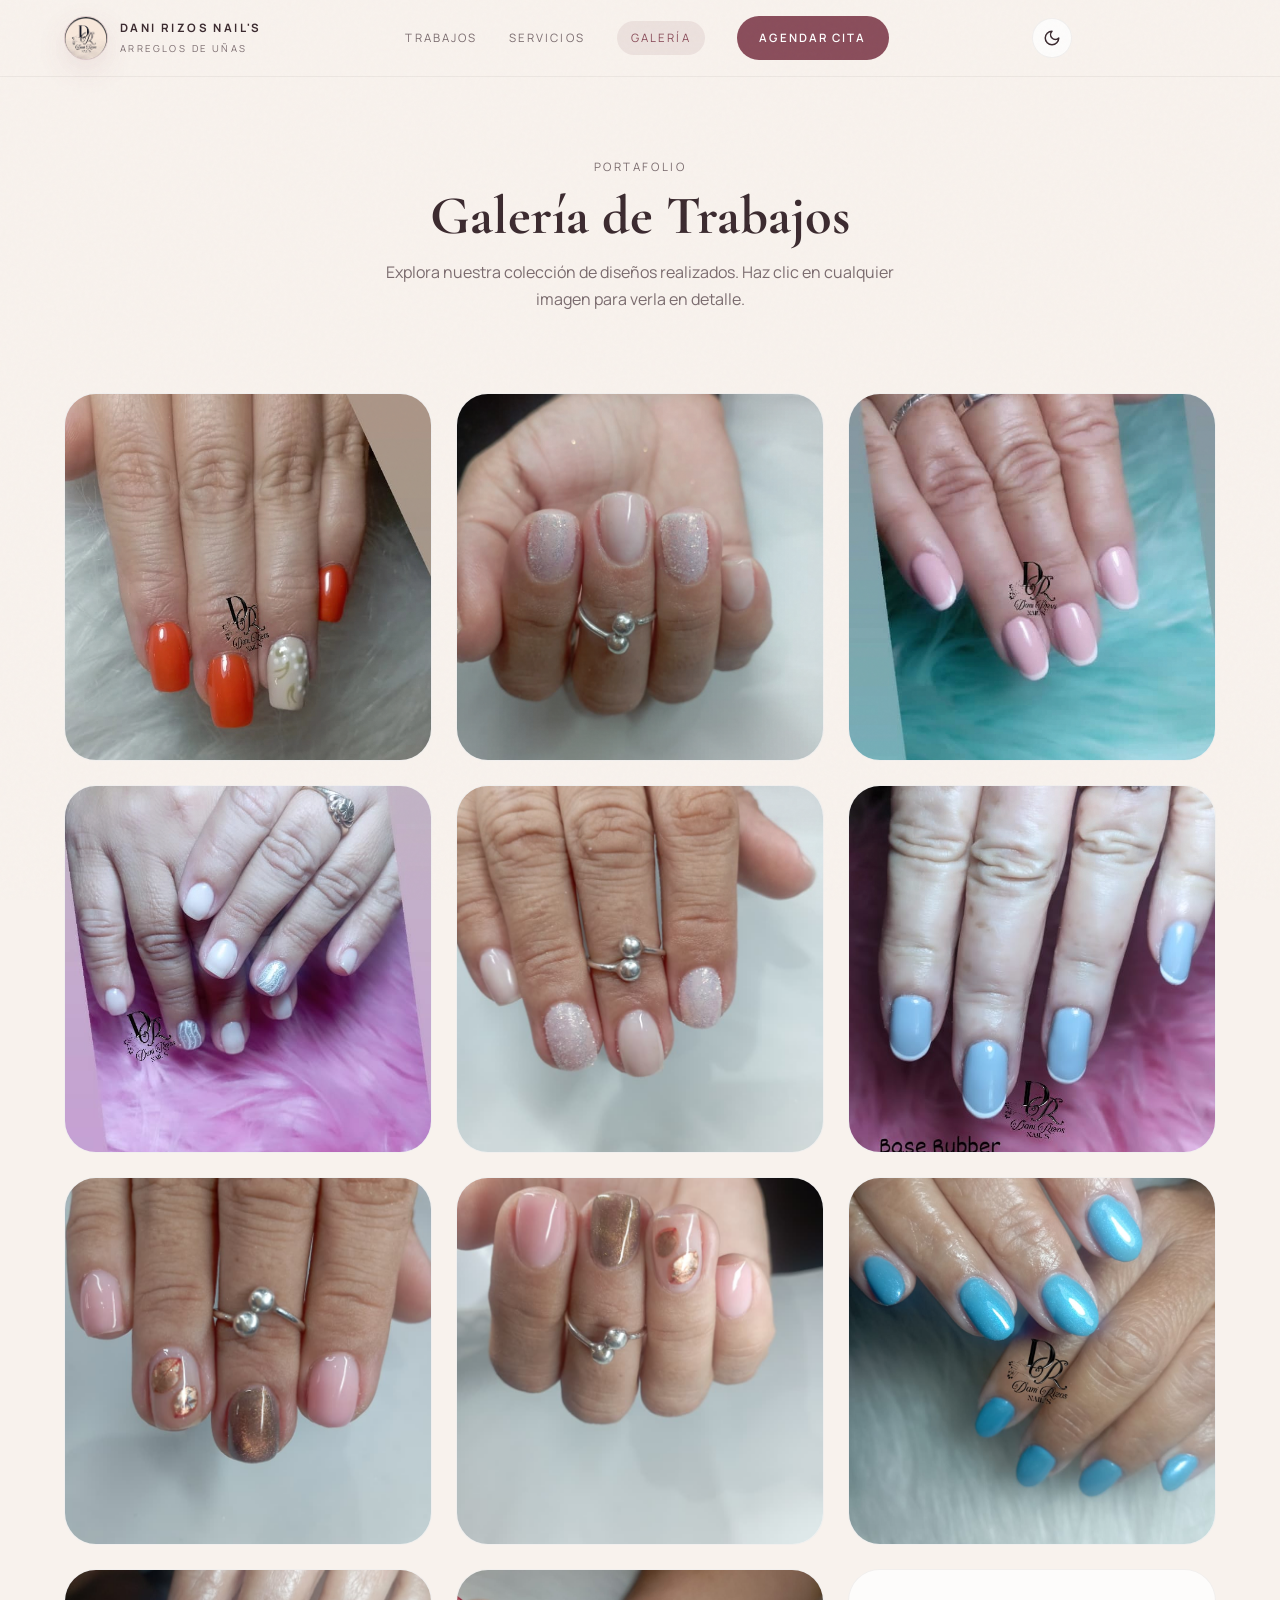
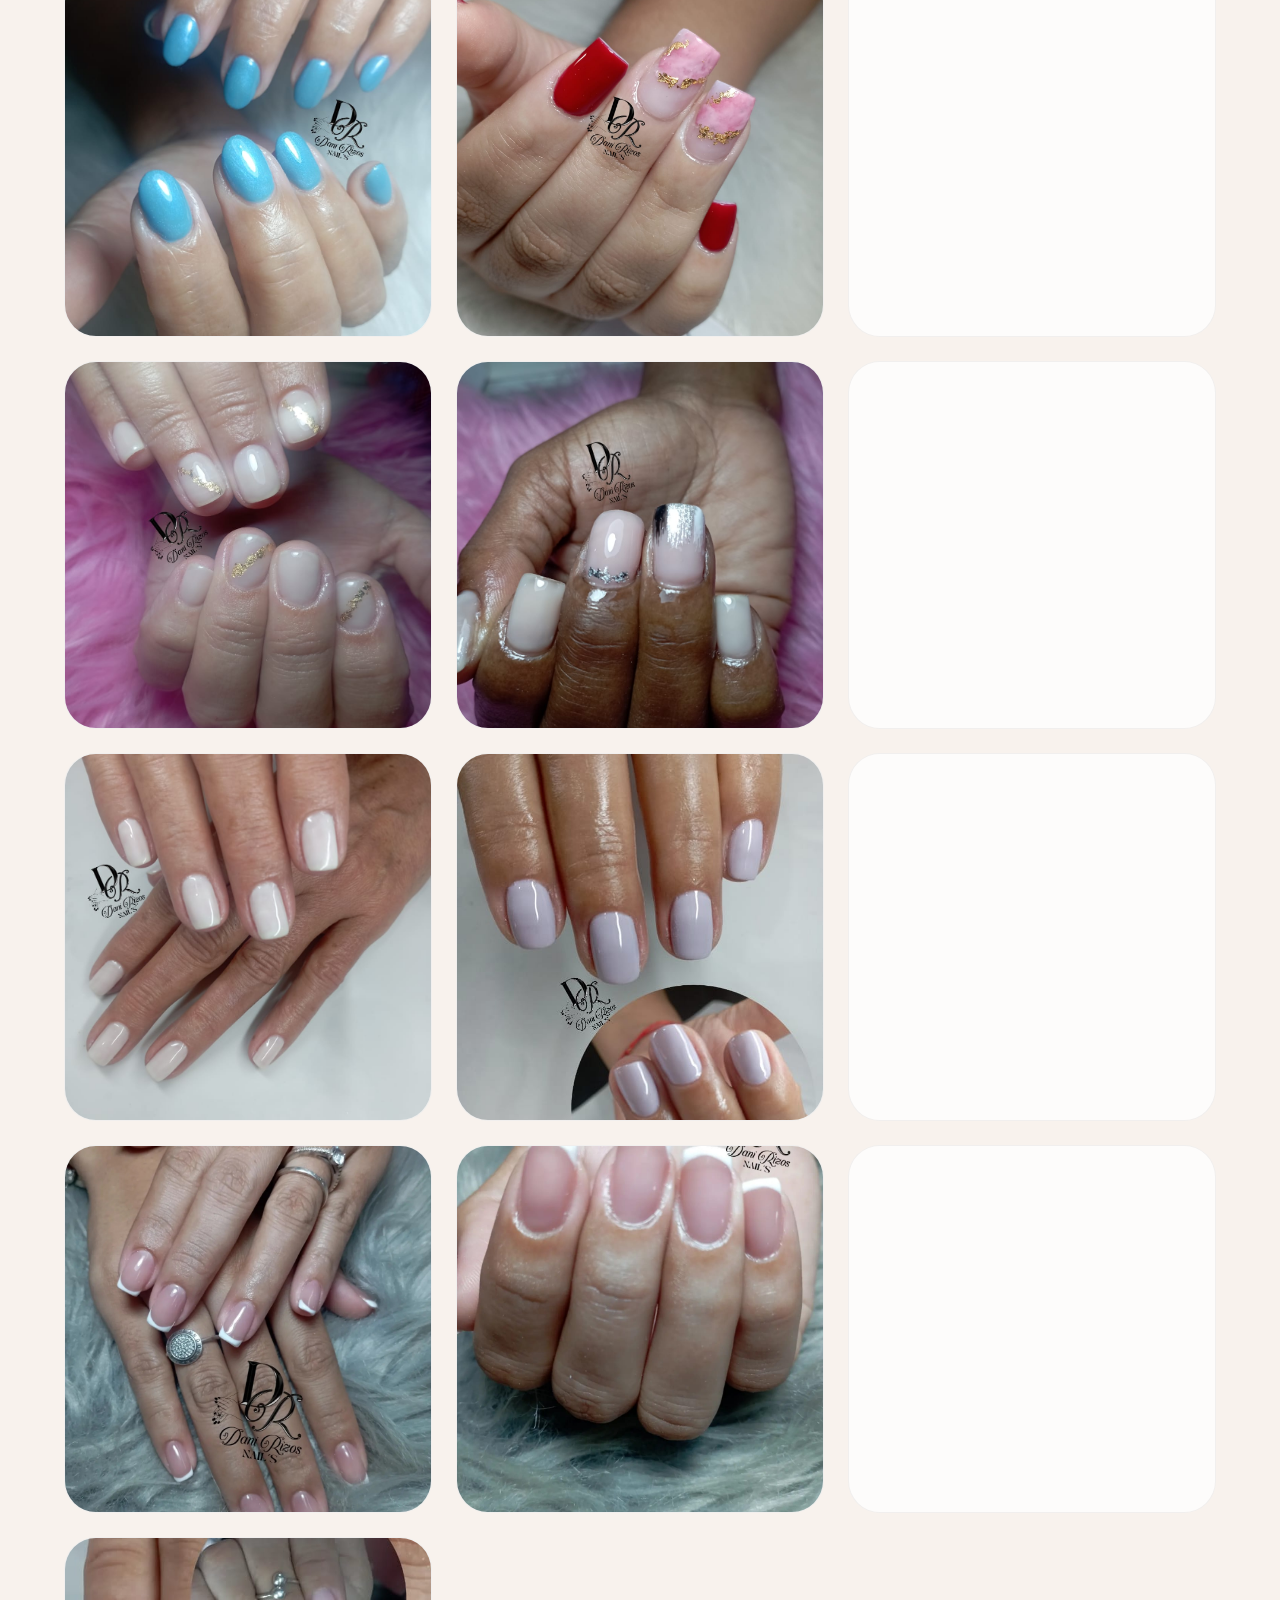
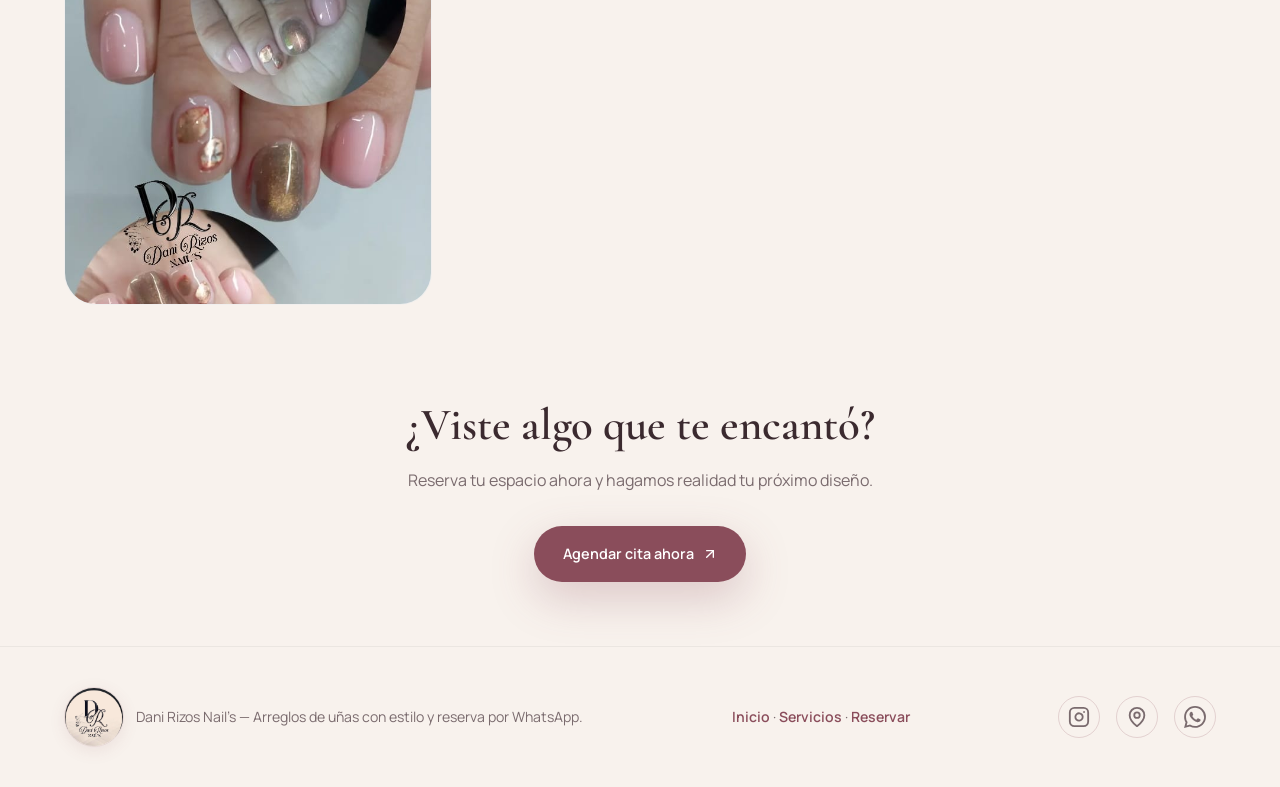
==== galeria.html @ ca786bc5 "nueva galería de Dani Rizos Nail's ya está lista! 💅 He creado una experiencia visual premium que per" ====
<!DOCTYPE html>
<html lang="es">
<head>
  <meta charset="UTF-8">
  <meta name="viewport" content="width=device-width, initial-scale=1.0">
  <title>Galería de Trabajos — Dani Rizos Nail's</title>
  <meta name="description" content="Explora la galería completa de trabajos de Dani Rizos Nail's. Diseños únicos, arte a mano y elegancia en cada uña.">
  <link rel="stylesheet" href="styles.css">
  <link rel="icon" href="data:image/svg+xml,<svg xmlns=%22http://www.w3.org/2000/xml%22 viewBox=%220 0 100 100%22><text y=%22.9em%22 font-size=%2290%22>💅</text></svg>">
</head>
<body>
  <div class="page-grain"></div>

  <!-- HEADER -->
  <header class="header">
    <div class="container">
      <a href="index.html" class="logo">
        <img src="img/logo.png" alt="Dani Rizos Nail's - Logo" class="logo-img" width="44" height="44" fetchpriority="high">
        <span class="logo-text">
          <strong>Dani Rizos Nail's</strong>
          <span>Arreglos de uñas</span>
        </span>
      </a>
      <nav class="nav" id="main-nav">
        <a href="index.html#trabajos">Trabajos</a>
        <a href="servicios.html">Servicios</a>
        <a href="galeria.html" class="active">Galería</a>
        <a href="index.html#reserva" class="nav-cta">Agendar cita</a>
      </nav>

      <div class="header-actions">
        <button id="theme-toggle" class="theme-toggle" aria-label="Cambiar tema">
          <svg class="sun-icon" xmlns="http://www.w3.org/2000/svg" width="24" height="24" viewBox="0 0 24 24" fill="none"
            stroke="currentColor" stroke-width="2" stroke-linecap="round" stroke-linejoin="round">
            <circle cx="12" cy="12" r="4" />
            <path d="M12 2v2" />
            <path d="M12 20v2" />
            <path d="m4.93 4.93 1.41 1.41" />
            <path d="m17.66 17.66 1.41 1.41" />
            <path d="M2 12h2" />
            <path d="M20 12h2" />
            <path d="m6.34 17.66-1.41 1.41" />
            <path d="m19.07 4.93-1.41 1.41" />
          </svg>
          <svg class="moon-icon" xmlns="http://www.w3.org/2000/svg" width="24" height="24" viewBox="0 0 24 24" fill="none"
            stroke="currentColor" stroke-width="2" stroke-linecap="round" stroke-linejoin="round">
            <path d="M12 3a6 6 0 0 0 9 9 9 9 0 1 1-9-9Z" />
          </svg>
        </button>
        <button class="menu-toggle" id="menu-toggle" aria-label="Abrir menú">
          <span></span><span></span><span></span>
        </button>
      </div>
      <div class="menu-overlay" id="menu-overlay"></div>
    </div>
  </header>

  <main>
    <!-- PAGE HERO -->
    <section class="page-hero">
      <div class="container fade-up">
        <p class="section-kicker">Portafolio</p>
        <h1>Galería de Trabajos</h1>
        <p>Explora nuestra colección de diseños realizados. Haz clic en cualquier imagen para verla en detalle.</p>
      </div>
    </section>

    <!-- GALLERY GRID -->
    <section class="gallery-section">
      <div class="container">
        <div class="gallery-grid fade-up" id="gallery-grid">
          <!-- Above the fold: Priority loading -->
          <div class="gallery-item"><img src="img/trabajos/1.jpeg" alt="Trabajo realizado 1 - Dani Rizos Nail's" width="400" height="400" fetchpriority="high" decoding="async"></div>
          <div class="gallery-item"><img src="img/trabajos/2.jpeg" alt="Trabajo realizado 2 - Dani Rizos Nail's" width="400" height="400" fetchpriority="high" decoding="async"></div>
          <div class="gallery-item"><img src="img/trabajos/3.jpeg" alt="Trabajo realizado 3 - Dani Rizos Nail's" width="400" height="400" fetchpriority="high" decoding="async"></div>
          <div class="gallery-item"><img src="img/trabajos/4.jpeg" alt="Trabajo realizado 4 - Dani Rizos Nail's" width="400" height="400" fetchpriority="high" decoding="async"></div>
          <div class="gallery-item"><img src="img/trabajos/5.jpeg" alt="Trabajo realizado 5 - Dani Rizos Nail's" width="400" height="400" fetchpriority="high" decoding="async"></div>
          <div class="gallery-item"><img src="img/trabajos/6.jpeg" alt="Trabajo realizado 6 - Dani Rizos Nail's" width="400" height="400" fetchpriority="high" decoding="async"></div>
          
          <!-- Below the fold: Lazy loading -->
          <div class="gallery-item"><img src="img/trabajos/7.jpeg" alt="Trabajo realizado 7" width="400" height="400" loading="lazy" decoding="async"></div>
          <div class="gallery-item"><img src="img/trabajos/8.jpeg" alt="Trabajo realizado 8" width="400" height="400" loading="lazy" decoding="async"></div>
          <div class="gallery-item"><img src="img/trabajos/9.jpeg" alt="Trabajo realizado 9" width="400" height="400" loading="lazy" decoding="async"></div>
          <div class="gallery-item"><img src="img/trabajos/10.jpeg" alt="Trabajo realizado 10" width="400" height="400" loading="lazy" decoding="async"></div>
          <div class="gallery-item"><img src="img/trabajos/11.jpeg" alt="Trabajo realizado 11" width="400" height="400" loading="lazy" decoding="async"></div>
          <div class="gallery-item"><img src="img/trabajos/12.jpeg" alt="Trabajo realizado 12" width="400" height="400" loading="lazy" decoding="async"></div>
          <div class="gallery-item"><img src="img/trabajos/13.jpeg" alt="Trabajo realizado 13" width="400" height="400" loading="lazy" decoding="async"></div>
          <div class="gallery-item"><img src="img/trabajos/14.jpeg" alt="Trabajo realizado 14" width="400" height="400" loading="lazy" decoding="async"></div>
          <div class="gallery-item"><img src="img/trabajos/15.jpeg" alt="Trabajo realizado 15" width="400" height="400" loading="lazy" decoding="async"></div>
          <div class="gallery-item"><img src="img/trabajos/16.jpeg" alt="Trabajo realizado 16" width="400" height="400" loading="lazy" decoding="async"></div>
          <div class="gallery-item"><img src="img/trabajos/17.jpeg" alt="Trabajo realizado 17" width="400" height="400" loading="lazy" decoding="async"></div>
          <div class="gallery-item"><img src="img/trabajos/18.jpeg" alt="Trabajo realizado 18" width="400" height="400" loading="lazy" decoding="async"></div>
          <div class="gallery-item"><img src="img/trabajos/19.jpeg" alt="Trabajo realizado 19" width="400" height="400" loading="lazy" decoding="async"></div>
          <div class="gallery-item"><img src="img/trabajos/20.jpeg" alt="Trabajo realizado 20" width="400" height="400" loading="lazy" decoding="async"></div>
          <div class="gallery-item"><img src="img/trabajos/21.jpeg" alt="Trabajo realizado 21" width="400" height="400" loading="lazy" decoding="async"></div>
          <div class="gallery-item"><img src="img/trabajos/22.jpeg" alt="Trabajo realizado 22" width="400" height="400" loading="lazy" decoding="async"></div>
        </div>
      </div>
    </section>

    <!-- LIGHTBOX -->
    <div class="lightbox" id="lightbox">
      <div class="lightbox-content">
        <button class="lightbox-close" id="lightbox-close" aria-label="Cerrar">
          <svg xmlns="http://www.w3.org/2000/svg" width="24" height="24" viewBox="0 0 24 24" fill="none" stroke="currentColor" stroke-width="2" stroke-linecap="round" stroke-linejoin="round"><path d="M18 6 6 18"/><path d="m6 6 12 12"/></svg>
        </button>
        <img src="" alt="Imagen ampliada" id="lightbox-img">
      </div>
    </div>

    <!-- CTA FINAL -->
    <section style="padding:3rem 0 4rem;text-align:center">
      <div class="container fade-up">
        <h2 class="section-title">¿Viste algo que te encantó?</h2>
        <p style="margin:1rem auto;color:var(--fg-muted);max-width:480px">Reserva tu espacio ahora y hagamos realidad tu próximo diseño.</p>
        <a href="index.html#reserva" class="btn-primary" style="margin-top:1rem">
          Agendar cita ahora
          <svg xmlns="http://www.w3.org/2000/svg" width="16" height="16" viewBox="0 0 24 24" fill="none" stroke="currentColor" stroke-width="2" stroke-linecap="round" stroke-linejoin="round"><path d="M7 7h10v10"/><path d="M7 17 17 7"/></svg>
        </a>
      </div>
    </section>
  </main>

  <!-- FOOTER -->
  <footer class="footer">
    <div class="container">
      <div class="footer-brand">
        <img src="img/logo.png" alt="Dani Rizos Nail's - Logo Footer" class="footer-logo" width="60" height="60" loading="lazy">
        <p>Dani Rizos Nail's — Arreglos de uñas con estilo y reserva por WhatsApp.</p>
        <div id="visit-counter" class="visit-counter"></div>
      </div>
      <div class="footer-links">
        <a href="index.html">Inicio</a> · <a href="servicios.html">Servicios</a> · <a href="index.html#reserva">Reservar</a>
      </div>
      <div class="footer-social">
        <a href="https://www.instagram.com/danyrizosnails?igsh=b3M0NTV2aDRpaHZn" target="_blank" rel="noopener noreferrer" class="social-link" aria-label="Instagram">
          <svg xmlns="http://www.w3.org/2000/svg" width="22" height="22" viewBox="0 0 24 24" fill="none" stroke="currentColor" stroke-width="2" stroke-linecap="round" stroke-linejoin="round">
            <rect x="2" y="2" width="20" height="20" rx="5" ry="5"/>
            <path d="M16 11.37A4 4 0 1 1 12.63 8 4 4 0 0 1 16 11.37z"/>
            <line x1="17.5" y1="6.5" x2="17.51" y2="6.5"/>
          </svg>
        </a>
        <a href="https://maps.app.goo.gl/5pDfaGWXjxzRp7yn8" target="_blank" rel="noopener noreferrer" class="social-link" aria-label="Ubicación en Google Maps">
          <svg xmlns="http://www.w3.org/2000/svg" width="22" height="22" viewBox="0 0 24 24" fill="none" stroke="currentColor" stroke-width="2" stroke-linecap="round" stroke-linejoin="round">
            <path d="M20 10c0 6-8 12-8 12s-8-6-8-12a8 8 0 0 1 16 0Z"/>
            <circle cx="12" cy="10" r="3"/>
          </svg>
        </a>
        <a href="https://wa.me/5353734528" target="_blank" rel="noopener noreferrer" class="social-link" aria-label="WhatsApp">
          <svg xmlns="http://www.w3.org/2000/svg" width="22" height="22" viewBox="0 0 24 24" fill="currentColor">
            <path d="M17.472 14.382c-.297-.149-1.758-.867-2.03-.967-.273-.099-.471-.148-.67.15-.197.297-.767.966-.94 1.164-.173.199-.347.223-.644.075-.297-.15-1.255-.463-2.39-1.475-.883-.788-1.48-1.761-1.653-2.059-.173-.297-.018-.458.13-.606.134-.133.298-.347.446-.52.149-.174.198-.298.298-.497.099-.198.05-.371-.025-.52-.075-.149-.669-1.612-.916-2.207-.242-.579-.487-.5-.669-.51-.173-.008-.371-.01-.57-.01-.198 0-.52.074-.792.372-.272.297-1.04 1.016-1.04 2.479 0 1.462 1.065 2.875 1.213 3.074.149.198 2.096 3.2 5.077 4.487.709.306 1.262.489 1.694.625.712.227 1.36.195 1.871.118.571-.085 1.758-.719 2.006-1.413.248-.694.248-1.289.173-1.413-.074-.124-.272-.198-.57-.347m-5.421 7.403h-.004a9.87 9.87 0 01-5.031-1.378l-.361-.214-3.741.982.998-3.648-.235-.374a9.86 9.86 0 01-1.51-5.26c.001-5.45 4.436-9.884 9.888-9.884 2.64 0 5.122 1.03 6.988 2.898a9.825 9.825 0 012.893 6.994c-.003 5.45-4.437 9.884-9.885 9.884m8.413-18.297A11.815 11.815 0 0012.05 0C5.495 0 .16 5.335.157 11.892c0 2.096.547 4.142 1.588 5.945L.057 24l6.305-1.654a11.882 11.882 0 005.683 1.448h.005c6.554 0 11.89-5.335 11.893-11.893a11.821 11.821 0 00-3.48-8.413z"/>
          </svg>
        </a>
      </div>
    </div>
  </footer>

  <button id="back-to-top" class="top-fab" aria-label="Volver arriba">
    <svg xmlns="http://www.w3.org/2000/svg" width="24" height="24" viewBox="0 0 24 24" fill="none" stroke="currentColor" stroke-width="2" stroke-linecap="round" stroke-linejoin="round">
      <path d="m18 15-6-6-6 6"/>
    </svg>
  </button>

  <script src="script.js"></script>
</body>
</html>
---- styles.css ----
/* ===== FONTS ===== */
@import url('https://fonts.googleapis.com/css2?family=Cormorant+Garamond:ital,wght@0,400;0,600;0,700;1,400&family=Manrope:wght@300;400;500;600;700&display=swap');

/* ===== VARIABLES ===== */
:root {
  /* Colors (Light - Default) */
  --bg: #f8f2ed;
  --bg-card: rgba(255,255,255,0.75);
  --bg-input: rgba(255,255,255,0.9);
  --fg: #3b2a2f;
  --fg-muted: #7a6b6e;
  --accent: #8a4d5b;
  --accent-dark: #5f373f;
  --accent-light: #f4ece7;
  --terracotta: #c88069;
  --green: #25d366;
  --shadow: 0 18px 50px rgba(95,55,63,.08);
  --header-bg: rgba(248,242,237,.82);
  --border: rgba(0,0,0,.05);
  --glass-bg: rgba(255,255,255,0.8);
  
  /* Shared */
  --serif: 'Cormorant Garamond', Georgia, serif;
  --sans: 'Manrope', system-ui, sans-serif;
  --radius: 2rem;
  --transition: .32s cubic-bezier(.4,0,.2,1);
}

body.dark {
  --bg: #120f10;
  --bg-card: rgba(30, 25, 27, 0.85);
  --bg-input: rgba(45, 38, 42, 0.9);
  --fg: #f8f2ed;
  --fg-muted: #bcaeb1;
  --accent: #e8b0bb;
  --accent-dark: #d68a9a;
  --accent-light: #2d1a22;
  --terracotta: #e0a694;
  --shadow: 0 18px 50px rgba(0,0,0,.5);
  --header-bg: rgba(18, 15, 16, 0.82);
  --border: rgba(255,255,255,.12);
  --glass-bg: rgba(45, 38, 42, 0.7);
}

/* ===== RESET ===== */
*,*::before,*::after{box-sizing:border-box;margin:0;padding:0}
html{scroll-behavior:smooth;-webkit-text-size-adjust:100%}
body{font-family:var(--sans);background:var(--bg);color:var(--fg);line-height:1.7;overflow-x:hidden}
img{display:block;max-width:100%;height:auto}
a{color:inherit;text-decoration:none}
button,input,select,textarea{font:inherit;border:none;outline:none;background:none}
ul,ol{list-style:none}

/* ===== UTILITIES ===== */
.container{width:min(1200px,90%);margin-inline:auto}
.section-kicker{font-size:.72rem;text-transform:uppercase;letter-spacing:.22em;color:var(--accent);margin-bottom:.75rem}
.section-title{font-family:var(--serif);font-size:clamp(1.8rem,4vw,2.8rem);line-height:1.1;color:var(--fg);font-weight:600}

/* ===== PAGE GRAIN ===== */
.page-grain{position:fixed;inset:0;pointer-events:none;opacity:.4;z-index:9999;
  background-image:url("data:image/svg+xml,%3Csvg viewBox='0 0 256 256' xmlns='http://www.w3.org/2000/svg'%3E%3Cfilter id='g'%3E%3CfeTurbulence type='fractalNoise' baseFrequency='.85' numOctaves='4' stitchTiles='stitch'/%3E%3C/filter%3E%3Crect width='100%25' height='100%25' filter='url(%23g)' opacity='.06'/%3E%3C/svg%3E")}

/* ===== HEADER ===== */
.header{position:sticky;top:0;z-index:100;border-bottom:1px solid var(--border);background:var(--header-bg);backdrop-filter:blur(18px);-webkit-backdrop-filter:blur(18px);transition:background var(--transition), border-color var(--transition)}
.header .container{display:flex;align-items:center;justify-content:space-between;gap:1rem;padding-block:1rem}
.logo{display:flex;align-items:center;gap:.75rem;font-size:.75rem;text-transform:uppercase;letter-spacing:.2em;color:var(--fg-muted)}
.logo-circle{width:2.75rem;height:2.75rem;display:grid;place-items:center;border-radius:50%;border:1px solid rgba(138,77,91,.25);background:var(--bg-card);color:var(--accent);font-family:var(--serif);font-size:1.1rem;font-weight:700;box-shadow:0 10px 30px rgba(138,77,91,.12)}
.logo-img{width:2.75rem;height:2.75rem;border-radius:50%;object-fit:cover;border:1px solid rgba(138,77,91,.25);box-shadow:0 10px 30px rgba(138,77,91,.12)}
.logo-text strong{display:block;font-size:.72rem;color:var(--fg);font-weight:700}
.logo-text span{font-size:.6rem;color:var(--fg-muted)}

.nav{display:flex;align-items:center;gap:2rem}
.nav a{font-size:.72rem;text-transform:uppercase;letter-spacing:.18em;color:var(--fg-muted);transition:color var(--transition)}
.nav a:hover{color:var(--accent)}
.nav a.active{color:var(--accent);background:rgba(138,77,91,.1);padding:.45rem .9rem;border-radius:50px}
.nav-cta{display:inline-flex;align-items:center;padding:.75rem 1.4rem;border-radius:50px;background:var(--accent);color:#fff!important;font-weight:600;font-size:.72rem;letter-spacing:.14em;text-transform:uppercase;transition:transform var(--transition),background var(--transition)}
.nav-cta:hover{transform:translateY(-2px);background:var(--accent-dark)}

.menu-toggle{display:none;background:none;border:none;cursor:pointer;padding:.5rem}
.menu-toggle span{display:block;width:22px;height:2px;background:var(--fg);margin:5px 0;border-radius:2px;transition:var(--transition)}

@media(max-width:768px){
  .nav{position:fixed;top:0;right:-100%;width:min(320px,80vw);height:100vh;flex-direction:column;justify-content:center;gap:2.5rem;background:var(--bg);box-shadow:-10px 0 40px rgba(0,0,0,.1);transition:right var(--transition);z-index:200}
  .nav.open{right:0}
  .nav-cta{margin-top:1rem}
  .menu-toggle{display:block;z-index:300}
  .menu-overlay{position:fixed;inset:0;background:rgba(0,0,0,.3);z-index:150;opacity:0;pointer-events:none;transition:opacity var(--transition)}
  .menu-overlay.open{opacity:1;pointer-events:all}
}

/* ===== THEME TOGGLE ===== */
.header-actions { display: flex; align-items: center; gap: 0.5rem; }
.theme-toggle {
  width: 40px;
  height: 40px;
  border-radius: 50%;
  display: grid;
  place-items: center;
  cursor: pointer;
  color: var(--fg);
  border: 1px solid var(--border);
  background: var(--bg-card);
  transition: all var(--transition);
  position: relative;
  overflow: hidden;
}
.theme-toggle:hover {
  transform: translateY(-2px);
  border-color: var(--accent);
  color: var(--accent);
  box-shadow: 0 4px 15px rgba(0,0,0,0.1);
}
.theme-toggle svg { width: 18px; height: 18px; transition: transform 0.5s cubic-bezier(.4,0,.2,1); }
.theme-toggle .sun-icon { display: none; }
.theme-toggle .moon-icon { display: block; }
body.dark .theme-toggle .sun-icon { display: block; }
body.dark .theme-toggle .moon-icon { display: none; }
body.dark .theme-toggle svg { transform: rotate(360deg); }

@media (max-width: 768px) {
  .header-actions { margin-left: auto; margin-right: 0.5rem; }
}

/* ===== HERO ===== */
.hero{position:relative;overflow:hidden}
.hero .container{display:grid;gap:2.5rem;padding-block:3rem}
.hero-content{max-width:600px;order:2}
.hero-badge{display:inline-flex;align-items:center;gap:.5rem;padding:.5rem 1rem;border-radius:50px;border:1px solid var(--border);background:var(--bg-card);font-size:.7rem;text-transform:uppercase;letter-spacing:.2em;color:var(--fg-muted);box-shadow:var(--shadow);margin-bottom:1.5rem}
.hero-badge svg{width:16px;height:16px;color:var(--accent)}
.hero h1{font-family:var(--serif);font-size:clamp(2.6rem,6vw,4.2rem);line-height:.92;font-weight:600;color:var(--fg)}
.hero h1 span{display:block;color:var(--accent)}
.hero-desc{margin-top:1.5rem;font-size:1.05rem;line-height:1.8;color:var(--fg-muted);max-width:520px}
.hero-buttons{display:flex;flex-wrap:wrap;gap:1rem;margin-top:2rem}
.btn-primary{display:inline-flex;align-items:center;gap:.5rem;padding:1rem 1.8rem;border-radius:50px;background:var(--accent);color:#fff;font-weight:600;font-size:.9rem;box-shadow:0 16px 45px rgba(138,77,91,.26);transition:all var(--transition);cursor:pointer}
.btn-primary:hover{transform:translateY(-3px);background:var(--accent-dark)}
.btn-secondary{display:inline-flex;align-items:center;gap:.5rem;padding:1rem 1.8rem;border-radius:50px;border:1px solid var(--border);background:var(--bg-card);color:var(--fg);font-weight:600;font-size:.9rem;transition:all var(--transition);cursor:pointer}
.btn-secondary:hover{transform:translateY(-3px);border-color:var(--accent);color:var(--accent)}

.hero-image{order:1;position:relative;max-width:600px;margin-inline:auto}
.hero-frame{border-radius:2.5rem;padding:.8rem;background:var(--bg-card);box-shadow:0 30px 70px rgba(95,55,63,.14);border: 1px solid var(--border)}
.hero-frame img{border-radius:2rem;width:100%;height:400px;object-fit:cover}

@media(min-width:900px){
  .hero .container{grid-template-columns:1.05fr .95fr;align-items:center;padding-block:4rem}
  .hero-content{order:1}
  .hero-image{order:2}
  .hero-frame img{height:520px}
}

/* ===== CAROUSEL ===== */
.carousel-section{padding-block:4rem}
.carousel-header{display:flex;flex-direction:column;gap:1rem;margin-bottom:2.5rem}
.carousel-header p{color:var(--fg-muted);max-width:540px;line-height:1.7}

.carousel-wrapper{position:relative;border-radius:var(--radius)}
.carousel-track{
  display:flex;
  overflow-x: auto;
  scroll-snap-type: x mandatory;
  scroll-behavior: smooth;
  scrollbar-width: none; /* Firefox */
  -ms-overflow-style: none; /* IE/Edge */
  -webkit-overflow-scrolling: touch;
}
.carousel-track::-webkit-scrollbar { display: none; } /* Chrome/Safari */

.carousel-slide{
  min-width:100%;
  position:relative;
  scroll-snap-align: start;
}
.carousel-slide img{width:100%;height:420px;object-fit:cover;border-radius:var(--radius);display: block;}
.slide-overlay{position:absolute;inset:0;background:linear-gradient(0deg,rgba(43,24,30,.6) 0%,transparent 50%);border-radius:var(--radius);pointer-events: none;}
.slide-info{position:absolute;bottom:0;left:0;right:0;padding:2rem;color:#fff}
.slide-info h3{font-family:var(--serif);font-size:1.8rem;margin-bottom:.3rem}
.slide-info p{font-size:.9rem;opacity:.85;max-width:400px}
.slide-tag{display:inline-block;padding:.35rem .9rem;border-radius:50px;background:rgba(255,255,255,.2);backdrop-filter:blur(8px);font-size:.68rem;text-transform:uppercase;letter-spacing:.16em;margin-bottom:.75rem}

.carousel-controls{display:flex;justify-content:center;gap:.75rem;margin-top:1.5rem}
.carousel-btn{width:48px;height:48px;border-radius:50%;border:1px solid rgba(138,77,91,.2);background:var(--bg-card);display:grid;place-items:center;cursor:pointer;transition:all var(--transition);backdrop-filter:blur(6px)}
.carousel-btn:hover{background:var(--accent);color:#fff;border-color:var(--accent);transform:scale(1.08)}
.carousel-btn svg{width:20px;height:20px}
.carousel-dots{display:flex;align-items:center;gap:.5rem;margin:0 1rem}
.carousel-dot{width:10px;height:10px;border-radius:50%;background:rgba(138,77,91,.2);transition:all var(--transition);cursor:pointer}
.carousel-dot.active{background:var(--accent);transform:scale(1.3)}

@media(min-width:900px){
  .carousel-slide img{height:520px}
  .carousel-header{flex-direction:row;align-items:flex-end;justify-content:space-between}
}

/* ===== SERVICIOS (index mini) ===== */
.services-mini{padding-block:4rem}
.services-grid{display:grid;gap:1.5rem;margin-top:2rem}
.service-card{border-radius:var(--radius);border:1px solid rgba(255,255,255,.8);background:var(--bg-card);padding:2rem;box-shadow:var(--shadow);backdrop-filter:blur(6px);transition:transform var(--transition)}
.service-card:hover{transform:translateY(-4px)}
.service-card .kicker{font-size:.68rem;text-transform:uppercase;letter-spacing:.18em;color:var(--accent)}
.service-card h3{font-family:var(--serif);font-size:1.6rem;margin-top:.75rem;color:var(--fg)}
.service-meta{display:flex;flex-wrap:wrap;gap:.5rem;margin-top:1rem}
.service-meta span{display:inline-flex;align-items:center;gap:.4rem;padding:.4rem 1rem;border-radius:50px;background:var(--accent-light);font-size:.82rem;color:var(--fg-muted)}
.service-card p{margin-top:1rem;color:var(--fg-muted);font-size:.92rem;line-height:1.7}
.btn-service{display:inline-flex;align-items:center;gap:.5rem;margin-top:1.2rem;padding:.7rem 1.2rem;border-radius:50px;background:var(--accent);color:#fff;font-size:.75rem;font-weight:600;text-transform:uppercase;letter-spacing:.12em;cursor:pointer;transition:all var(--transition)}
.btn-service:hover{transform:translateY(-2px);background:var(--accent-dark)}

@media(min-width:768px){.services-grid{grid-template-columns:repeat(3,1fr)}}

/* ===== BOOKING ===== */
.booking-section{padding-block:4rem}
.booking-grid{display:grid;gap:2rem}
.booking-aside{position:relative;overflow:hidden;border-radius:2.4rem;min-height:400px;background:var(--accent-dark)}
.booking-aside img{position:absolute;inset:0;width:100%;height:100%;object-fit:cover}
.booking-aside .overlay{position:absolute;inset:0;background:linear-gradient(180deg,rgba(43,24,30,.1) 0%,rgba(43,24,30,.65) 100%)}
.booking-aside-content{position:relative;z-index:2;display:flex;flex-direction:column;justify-content:flex-end;padding:2.5rem;color:#fff;height:100%;min-height:400px}
.booking-aside-content h2{font-family:var(--serif);font-size:clamp(1.8rem,4vw,2.6rem);line-height:1;margin-top:1rem}
.booking-aside-content p{margin-top:1rem;font-size:.95rem;line-height:1.7;opacity:.8;max-width:420px}
.steps-box{margin-top:1.5rem;padding:1.2rem;border-radius:1.5rem;border:1px solid rgba(255,255,255,.2);background:rgba(255,255,255,.1);backdrop-filter:blur(10px)}
.step-item{display:flex;align-items:flex-start;gap:.75rem;font-size:.88rem;color:rgba(255,255,255,.85);padding:.5rem 0}
.step-item svg{width:18px;height:18px;color:#f5d1bc;flex-shrink:0;margin-top:2px}

.booking-form-wrap{border-radius:2.4rem;border:1px solid var(--border);background:var(--bg-card);padding:2rem;box-shadow:var(--shadow);backdrop-filter:blur(6px)}
.booking-form-wrap h2{font-family:var(--serif);font-size:1.6rem;margin-bottom:1.5rem}
.form-grid{display:grid;gap:1rem}
.field-wrap{display:flex;flex-direction:column;gap:.4rem}
.field-wrap label{font-size:.78rem;font-weight:600;color:var(--fg);text-transform:uppercase;letter-spacing:.1em}
.field-input{padding:.85rem 1.2rem;border-radius:1.2rem;border:1px solid var(--border);background:var(--bg-input);font-size:.92rem;color:var(--fg);transition:border-color var(--transition)}
.field-input:focus{border-color:var(--accent);box-shadow:0 0 0 3px rgba(138,77,91,.1)}
textarea.field-input{min-height:100px;resize:vertical}
select.field-input{cursor:pointer;appearance:none;background-image:url("data:image/svg+xml,%3Csvg xmlns='http://www.w3.org/2000/svg' width='12' height='12' viewBox='0 0 24 24' fill='none' stroke='%238a4d5b' stroke-width='2'%3E%3Cpath d='M6 9l6 6 6-6'/%3E%3C/svg%3E");background-repeat:no-repeat;background-position:right 1rem center}

.preview-box{border-radius:1.5rem;background:#2d1a22;padding:1.5rem;color:#e8d5cb}
.preview-box p.label{font-size:.68rem;text-transform:uppercase;letter-spacing:.18em;color:#f2c9b7;margin-bottom:.75rem}
.preview-box pre{white-space:pre-wrap;font-family:var(--sans);font-size:.85rem;line-height:1.7;color:#d9c6b8}

.btn-whatsapp{display:inline-flex;align-items:center;justify-content:center;gap:.6rem;width:100%;padding:1rem 1.8rem;border-radius:50px;background:var(--green);color:#11331f;font-weight:700;font-size:.95rem;cursor:pointer;box-shadow:0 18px 40px rgba(37,211,102,.25);transition:all var(--transition)}
.btn-whatsapp:hover{transform:translateY(-3px);filter:brightness(.95)}
.btn-whatsapp svg{width:20px;height:20px}

@media(min-width:900px){
  .booking-grid{grid-template-columns:.9fr 1.1fr}
  .form-grid{grid-template-columns:1fr 1fr}
  .form-grid .full{grid-column:1/-1}
}

/* ===== SERVICIOS PAGE ===== */
.page-hero{padding:4rem 0 2rem;text-align:center}
.page-hero h1{font-family:var(--serif);font-size:clamp(2.2rem,5vw,3.4rem);line-height:1;color:var(--fg)}
.page-hero p{margin-top:1rem;color:var(--fg-muted);max-width:540px;margin-inline:auto}

.services-full{padding-block:3rem}
.service-full-card{display:grid;gap:2rem;border-radius:var(--radius);border:1px solid rgba(255,255,255,.7);background:var(--bg-card);box-shadow:var(--shadow);overflow:hidden;margin-bottom:2rem;backdrop-filter:blur(6px)}
.service-full-card img{width:100%;height:300px;object-fit:cover}
.service-full-body{padding:2rem}
.service-full-body h2{font-family:var(--serif);font-size:1.8rem;color:var(--fg)}
.service-full-body .meta{display:flex;flex-wrap:wrap;gap:.5rem;margin:1rem 0}
.service-full-body p{color:var(--fg-muted);line-height:1.8}
.features-list{margin-top:1.2rem}
.features-list li{display:flex;align-items:center;gap:.6rem;padding:.4rem 0;color:var(--fg-muted);font-size:.92rem}
.features-list li svg{width:16px;height:16px;color:var(--accent)}

@media(min-width:768px){
  .service-full-card{grid-template-columns:1fr 1.2fr}
  .service-full-card img{height:100%}
  .service-full-card:nth-child(even){direction:rtl}
  .service-full-card:nth-child(even) > *{direction:ltr}
}

/* ===== TESTIMONIALS ===== */
.testimonials{padding-block:3rem}
.testimonial-grid{display:grid;gap:1.5rem;margin-top:2rem}
.testimonial{border-radius:1.7rem;background:var(--bg-card);padding:2rem;box-shadow:inset 0 2px 8px rgba(0,0,0,.04);border: 1px solid var(--border)}
.testimonial p{font-size:1.05rem;line-height:1.7;color:var(--fg);font-style:italic}
.testimonial footer{margin-top:1rem;font-size:.82rem;font-weight:700;text-transform:uppercase;letter-spacing:.14em;color:var(--accent)}
@media(min-width:768px){.testimonial-grid{grid-template-columns:1fr 1fr}}

/* ===== FOOTER ===== */
.footer{border-top:1px solid var(--border);padding:2.5rem 0}
.footer .container{display:flex;flex-direction:column;gap:1.5rem;font-size:.88rem;color:var(--fg-muted);align-items:center;text-align:center}
.footer-brand{display:flex;flex-direction:column;align-items:center;gap:.75rem}
.footer-logo{width:60px;height:60px;border-radius:50%;object-fit:cover;border:1px solid rgba(138,77,91,.15);box-shadow:0 4px 16px rgba(138,77,91,.1)}
.footer-links a{color:var(--accent);font-weight:600;transition:color var(--transition)}
.footer-links a:hover{color:var(--accent-dark)}
.footer-social{display:flex;align-items:center;gap:1rem}
.social-link{display:grid;place-items:center;width:42px;height:42px;border-radius:50%;border:1px solid rgba(138,77,91,.2);color:var(--fg-muted);transition:all var(--transition)}
.social-link:hover{background:var(--accent);color:#fff;border-color:var(--accent);transform:translateY(-2px)}
@media(min-width:768px){.footer .container{flex-direction:row;justify-content:space-between;align-items:center;text-align:left}.footer-brand{flex-direction:row}}

/* ===== VISIT COUNTER ===== */
.visit-counter {
  font-size: .7rem;
  letter-spacing: .05em;
  text-transform: uppercase;
  color: var(--fg-muted);
  opacity: 0;
  transition: opacity .5s ease;
  margin-top: .5rem;
}
@media(min-width:768px){ .visit-counter{ margin-top: 0; margin-left: auto; } }

/* ===== WHATSAPP FAB ===== */
.wa-fab{position:fixed;bottom:1.5rem;right:1.5rem;width:60px;height:60px;border-radius:50%;background:var(--green);display:grid;place-items:center;box-shadow:0 8px 28px rgba(37,211,102,.35);z-index:90;transition:transform var(--transition);animation:fab-pulse 2.5s infinite}
.wa-fab:hover{transform:scale(1.1)}
.wa-fab svg{width:28px;height:28px;color:#fff}
@keyframes fab-pulse{0%,100%{box-shadow:0 8px 28px rgba(37,211,102,.35)}50%{box-shadow:0 8px 38px rgba(37,211,102,.55)}}

/* ===== ANIMATIONS ===== */
.fade-up{opacity:0;transform:translateY(24px);transition:opacity .6s ease,transform .6s ease}
.fade-up.visible{opacity:1;transform:translateY(0)}

/* ===== BACK TO TOP FAB ===== */
.top-fab {
  position: fixed;
  bottom: 1.5rem;
  left: 1.5rem;
  width: 50px;
  height: 50px;
  border-radius: 50%;
  background: var(--bg-card);
  border: 1px solid rgba(138, 77, 91, 0.2);
  color: var(--accent);
  display: grid;
  place-items: center;
  box-shadow: 0 4px 15px rgba(0, 0, 0, 0.08);
  z-index: 90;
  transition: all var(--transition);
  opacity: 0;
  visibility: hidden;
  transform: translateY(20px);
  cursor: pointer;
  padding: 0;
}
.top-fab.show {
  opacity: 1;
  visibility: visible;
  transform: translateY(0);
}
.top-fab:hover {
  background: var(--accent);
  color: #fff;
  transform: translateY(-5px);
  box-shadow: 0 8px 25px rgba(138, 77, 91, 0.25);
}
.top-fab svg {
  width: 24px;
  height: 24px;
}
@media (max-width: 768px) {
  .top-fab {
    width: 45px;
    height: 45px;
    bottom: 1rem;
    left: 1rem;
  }
}

/* ===== GALLERY PAGE ===== */
.gallery-grid{display:grid;grid-template-columns:repeat(auto-fill,minmax(280px,1fr));gap:1.5rem;padding-block:3rem}
.gallery-item{position:relative;border-radius:var(--radius);overflow:hidden;cursor:pointer;aspect-ratio:1/1;border:1px solid var(--border);transition:transform var(--transition),box-shadow var(--transition);background:var(--bg-card)}
.gallery-item:hover{transform:translateY(-5px);box-shadow:var(--shadow)}
.gallery-item img{width:100%;height:100%;object-fit:cover;transition:transform .5s ease}
.gallery-item:hover img{transform:scale(1.05)}

/* Lightbox Modal */
.lightbox{position:fixed;inset:0;z-index:1000;background:rgba(0,0,0,.92);display:none;place-items:center;padding:2rem;backdrop-filter:blur(10px);-webkit-backdrop-filter:blur(10px);opacity:0;transition:opacity .3s ease}
.lightbox.open{display:grid;opacity:1}
.lightbox-content{max-width:min(1000px,95vw);max-height:85vh;position:relative;transform:scale(.9);transition:transform .4s cubic-bezier(.4,0,.2,1)}
.lightbox.open .lightbox-content{transform:scale(1)}
.lightbox-content img{width:100%;height:100%;object-fit:contain;border-radius:1rem;box-shadow:0 20px 60px rgba(0,0,0,.5)}
.lightbox-close{position:absolute;top:-3rem;right:0;background:none;color:#fff;cursor:pointer;padding:.5rem;transition:transform var(--transition)}
.lightbox-close:hover{transform:rotate(90deg)}
.lightbox-close svg{width:32px;height:32px}

@media(max-width:768px){
  .gallery-grid{grid-template-columns:repeat(2,1fr);gap:1rem}
  .lightbox{padding:1rem}
  .lightbox-close{top: 1rem; right: 1rem; background: rgba(0,0,0,.5); border-radius: 50%; width: 44px; height: 44px; display: grid; place-items: center;}
}
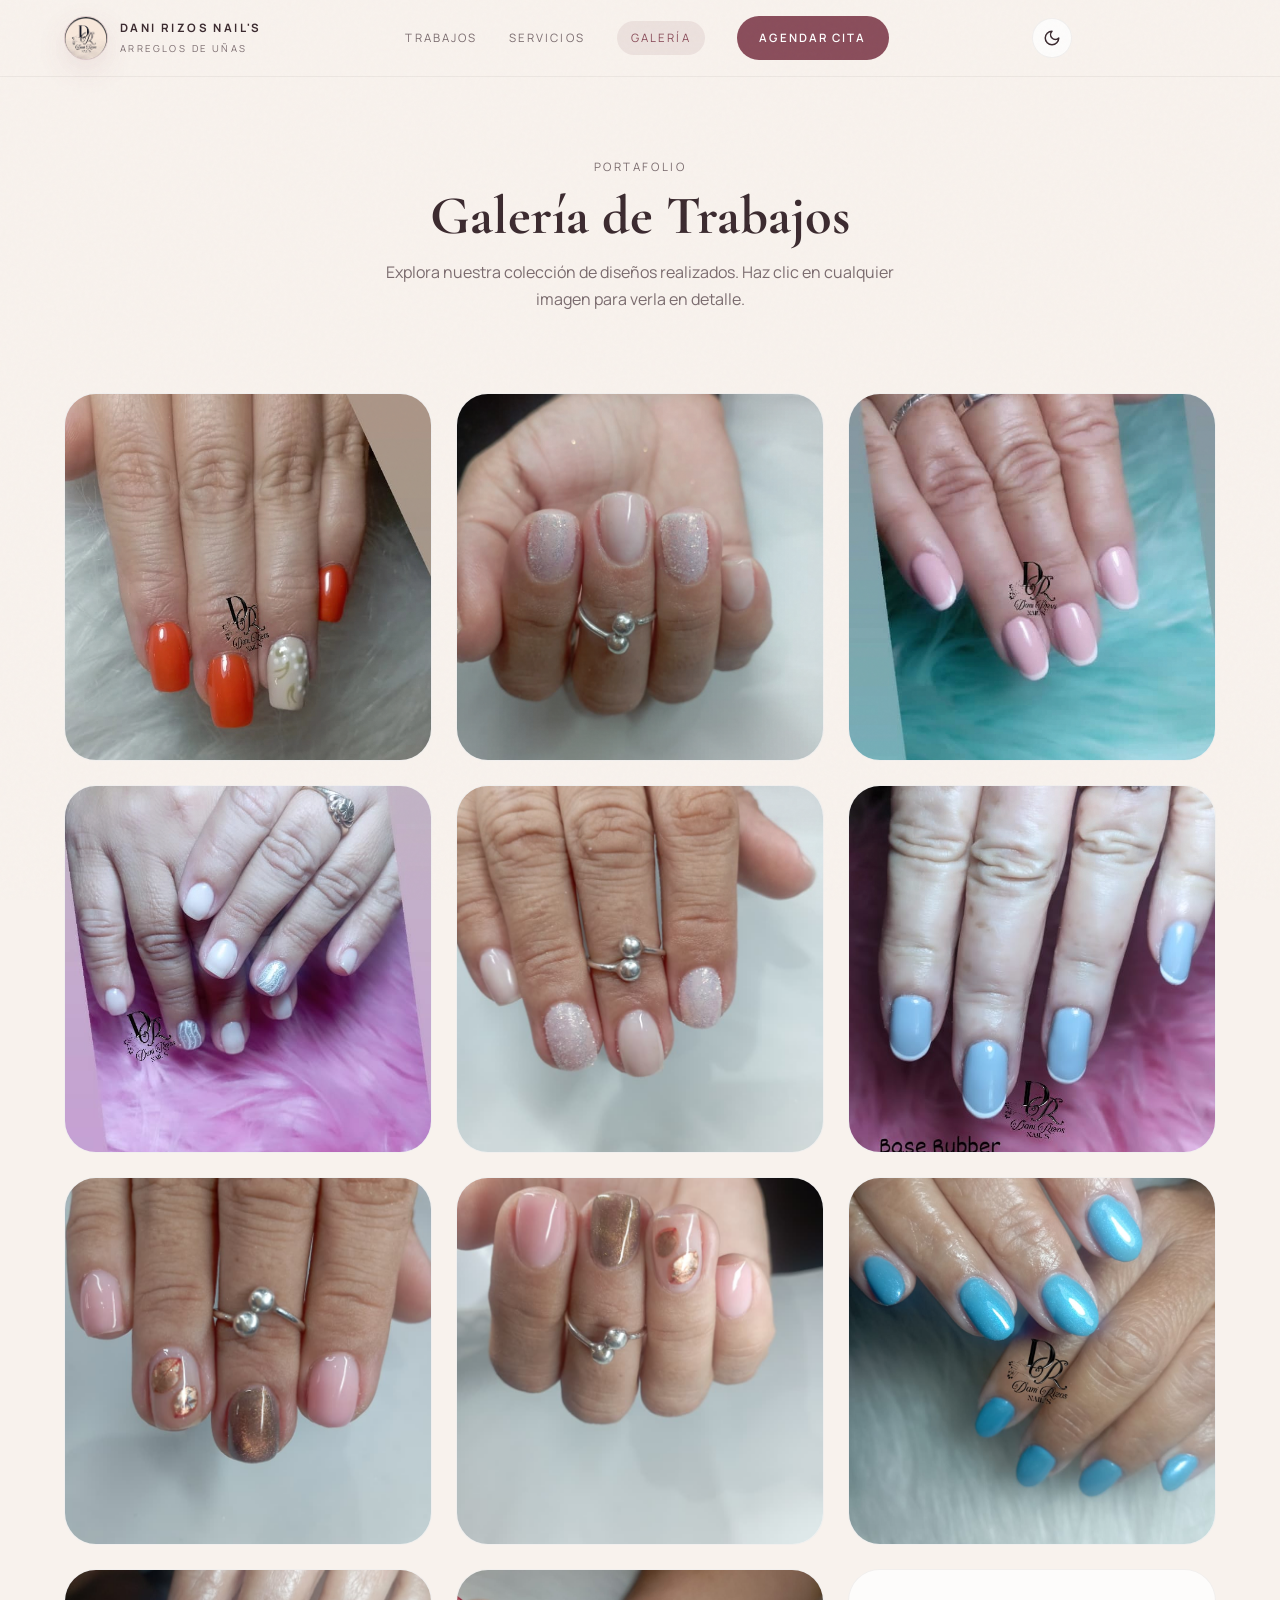
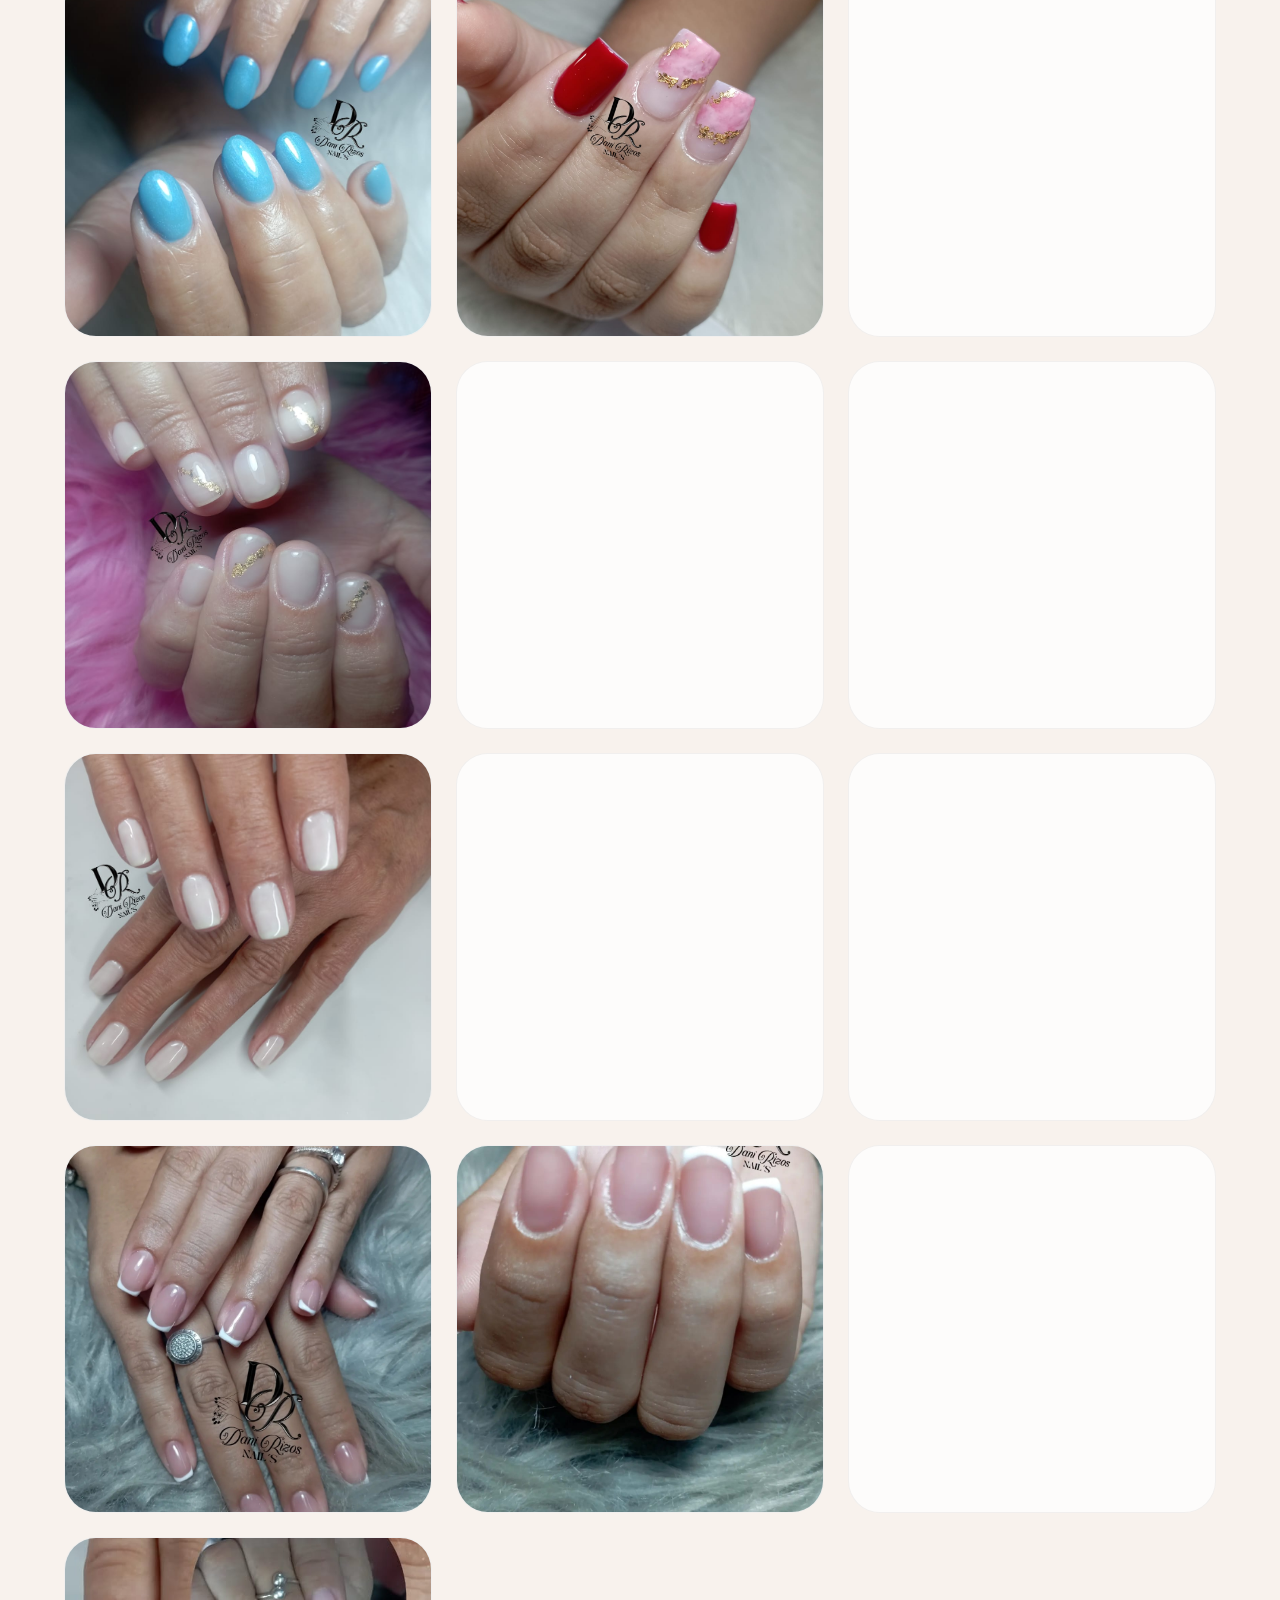
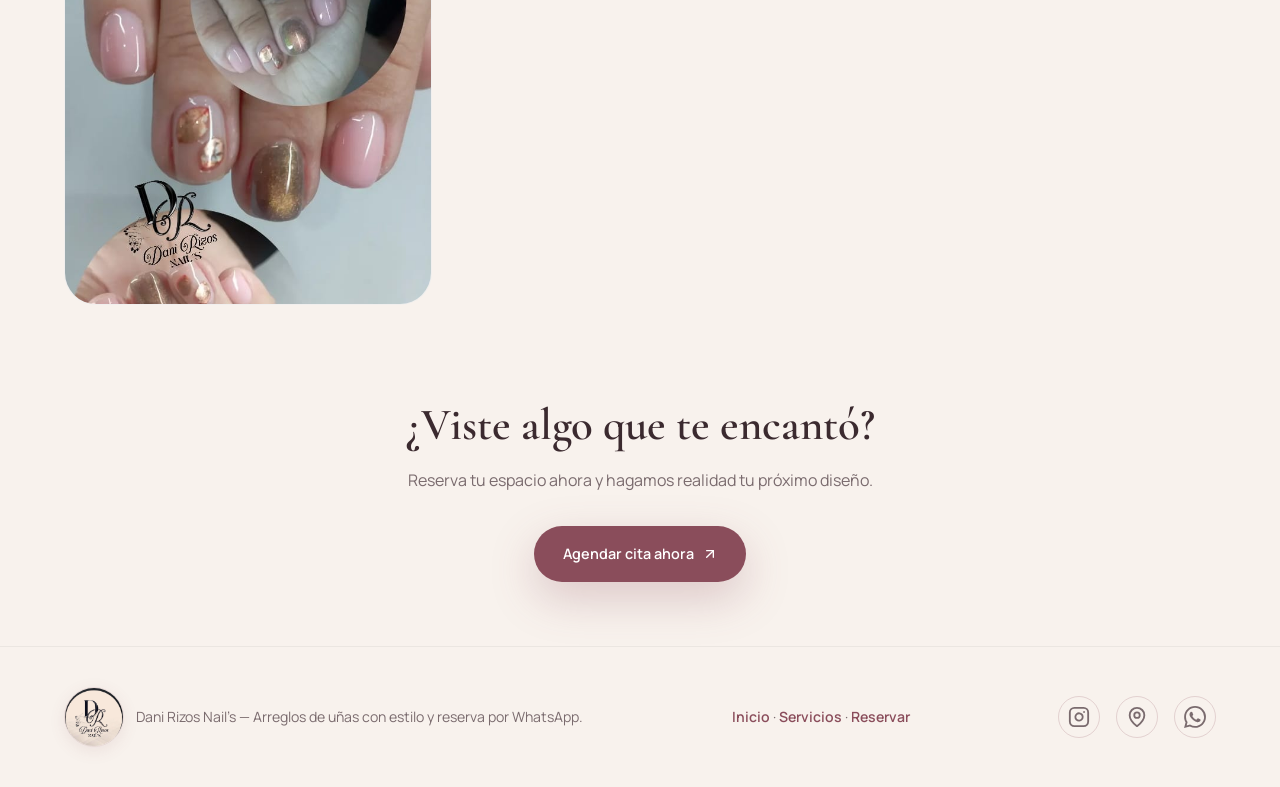
==== commit a5a83d28: "El mensaje de error que ves en la consola (Google Calendar: URL no configurada) se debía a una compr" ====
--- a/galeria.html
+++ b/galeria.html
@@ -161,6 +161,6 @@
     </svg>
   </button>
 
-  <script src="script.js"></script>
+  <script defer src="script.js?v=1.1"></script>
 </body>
 </html>
--- a/styles.css
+++ b/styles.css
@@ -86,6 +86,10 @@
   .menu-toggle{display:block;z-index:300}
   .menu-overlay{position:fixed;inset:0;background:rgba(0,0,0,.3);z-index:150;opacity:0;pointer-events:none;transition:opacity var(--transition)}
   .menu-overlay.open{opacity:1;pointer-events:all}
+  
+  .menu-toggle.active span:nth-child(1){transform:translateY(7px) rotate(45deg)}
+  .menu-toggle.active span:nth-child(2){opacity:0;transform:translateX(-10px)}
+  .menu-toggle.active span:nth-child(3){transform:translateY(-7px) rotate(-45deg)}
 }
 
 /* ===== THEME TOGGLE ===== */
@@ -360,17 +364,18 @@
 .gallery-item:hover img{transform:scale(1.05)}
 
 /* Lightbox Modal */
-.lightbox{position:fixed;inset:0;z-index:1000;background:rgba(0,0,0,.92);display:none;place-items:center;padding:2rem;backdrop-filter:blur(10px);-webkit-backdrop-filter:blur(10px);opacity:0;transition:opacity .3s ease}
+.lightbox{position:fixed;inset:0;z-index:2000;background:rgba(0,0,0,.95);display:none;place-items:center;padding:2rem;backdrop-filter:blur(15px);-webkit-backdrop-filter:blur(15px);opacity:0;transition:opacity .3s ease}
 .lightbox.open{display:grid;opacity:1}
-.lightbox-content{max-width:min(1000px,95vw);max-height:85vh;position:relative;transform:scale(.9);transition:transform .4s cubic-bezier(.4,0,.2,1)}
-.lightbox.open .lightbox-content{transform:scale(1)}
-.lightbox-content img{width:100%;height:100%;object-fit:contain;border-radius:1rem;box-shadow:0 20px 60px rgba(0,0,0,.5)}
-.lightbox-close{position:absolute;top:-3rem;right:0;background:none;color:#fff;cursor:pointer;padding:.5rem;transition:transform var(--transition)}
-.lightbox-close:hover{transform:rotate(90deg)}
-.lightbox-close svg{width:32px;height:32px}
+.lightbox-content{width:100%;height:100%;display:flex;align-items:center;justify-content:center;position:relative}
+.lightbox-content img{max-width:min(1000px,95vw);max-height:85vh;width:auto;height:auto;object-fit:contain;border-radius:.75rem;box-shadow:0 25px 70px rgba(0,0,0,.6);transform:scale(.9);transition:transform .4s cubic-bezier(.4,0,.2,1)}
+.lightbox.open img{transform:scale(1)}
+.lightbox-close{position:absolute;top:2rem;right:2rem;background:rgba(255,255,255,.1);color:#fff;border-radius:50%;width:48px;height:48px;display:grid;place-items:center;cursor:pointer;transition:background var(--transition),transform var(--transition);z-index:2010}
+.lightbox-close:hover{background:rgba(255,255,255,.2);transform:scale(1.1)}
+.lightbox-close svg{width:24px;height:24px}
 
 @media(max-width:768px){
   .gallery-grid{grid-template-columns:repeat(2,1fr);gap:1rem}
   .lightbox{padding:1rem}
-  .lightbox-close{top: 1rem; right: 1rem; background: rgba(0,0,0,.5); border-radius: 50%; width: 44px; height: 44px; display: grid; place-items: center;}
-}
+  .lightbox-close{top: 1rem; right: 1rem; width: 40px; height: 40px;}
+  .lightbox-content img{max-height:75vh}
+}
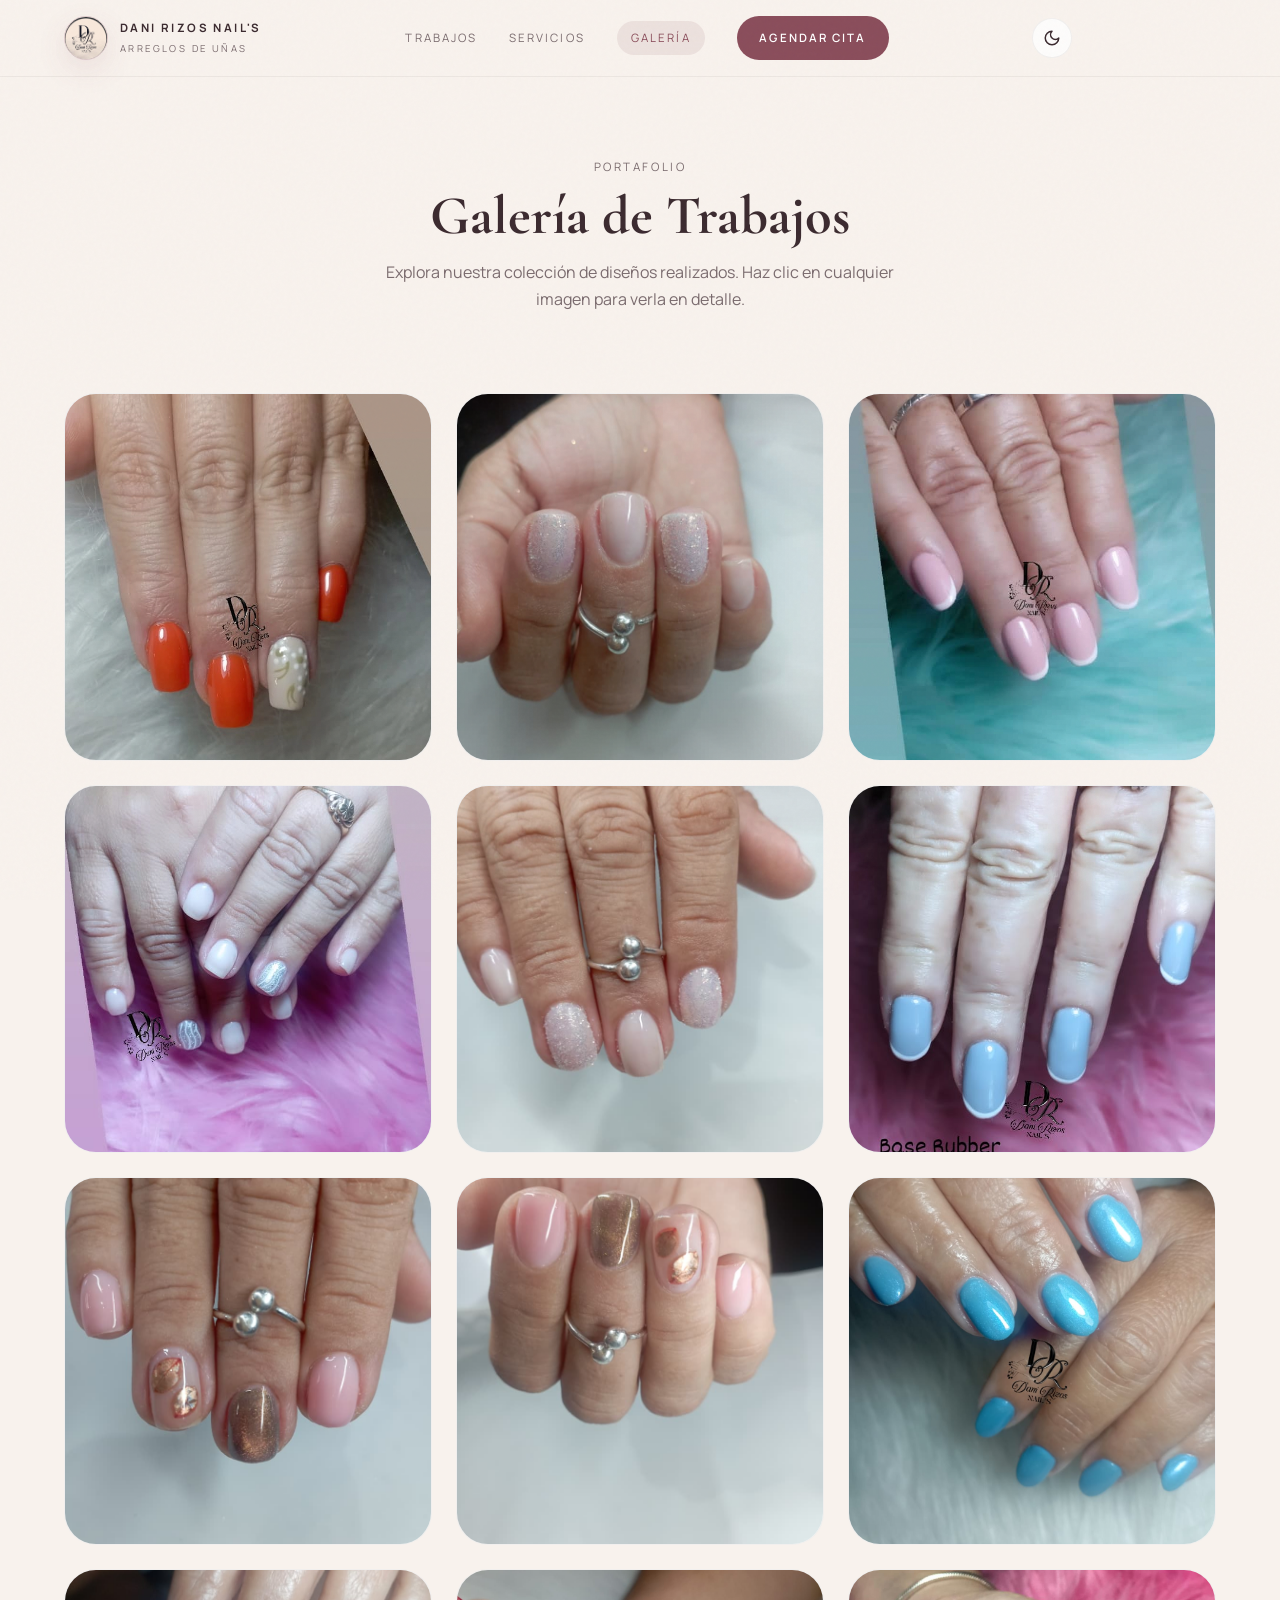
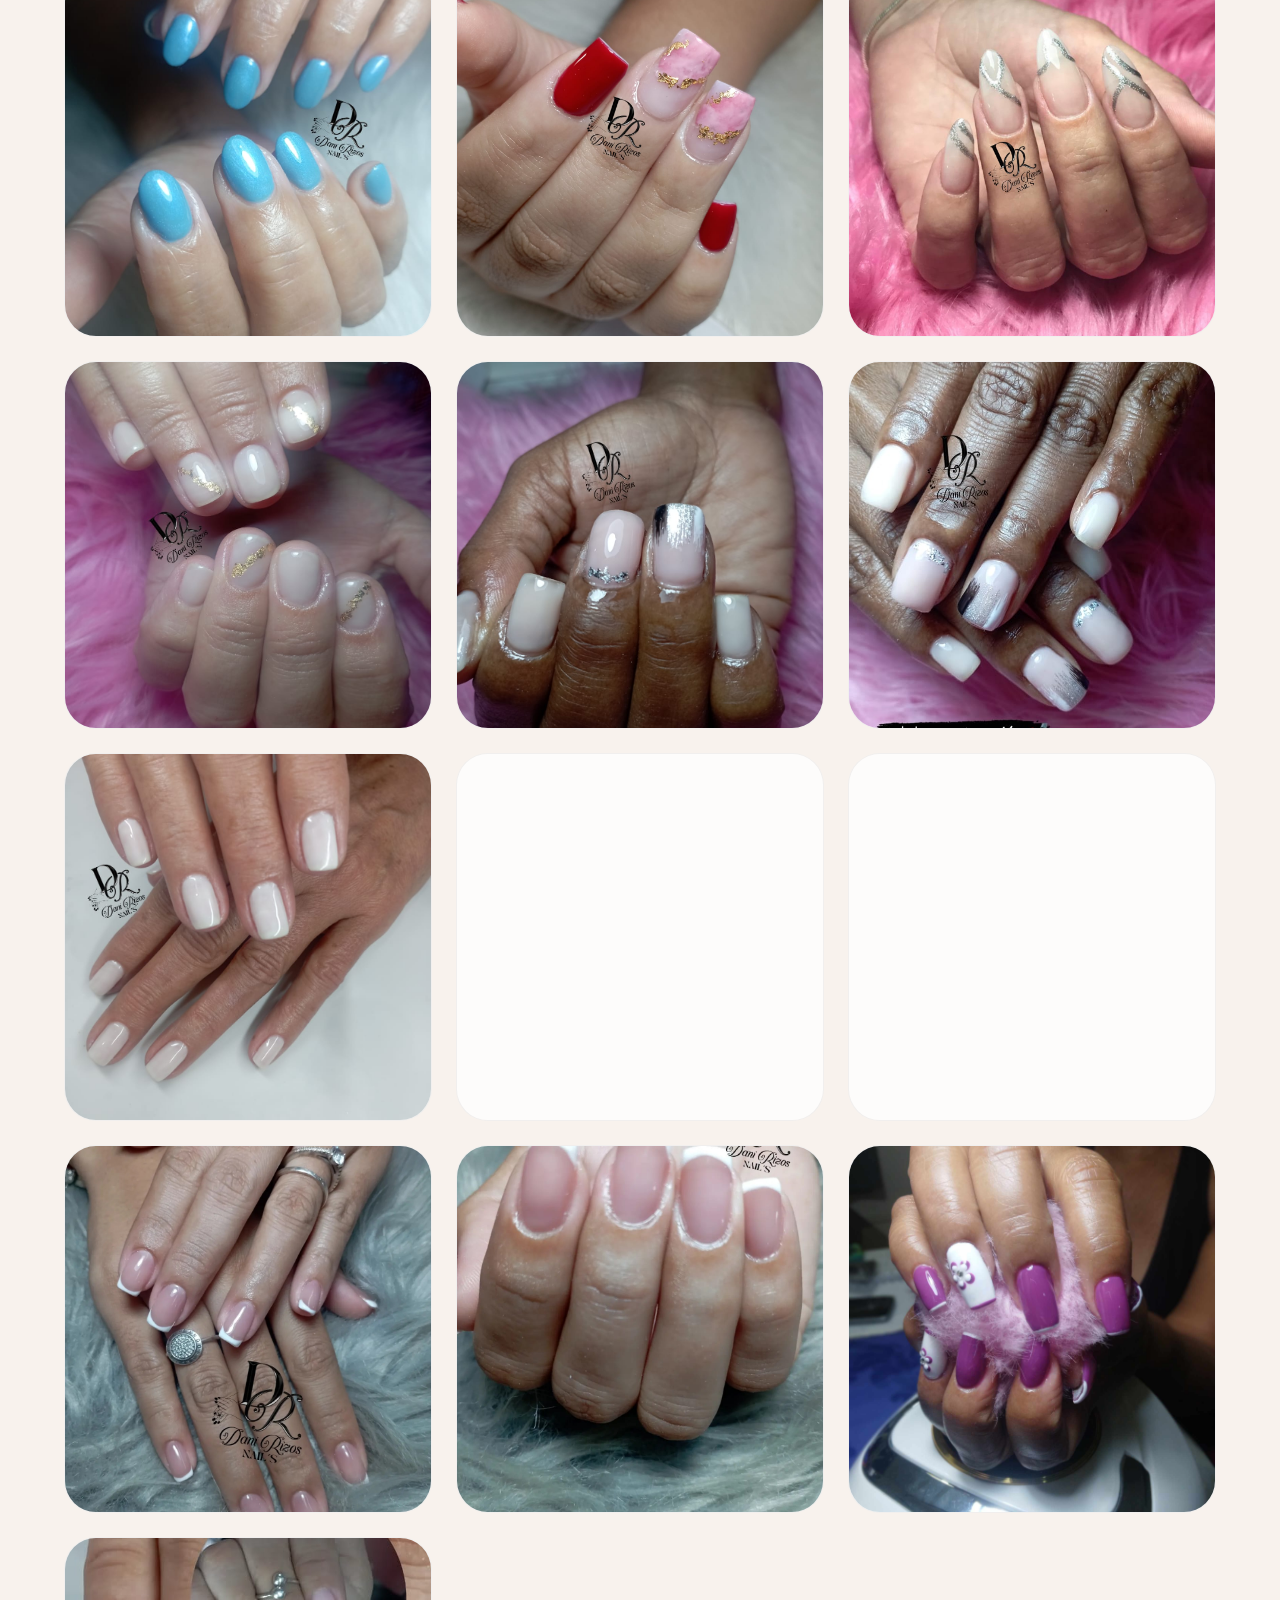
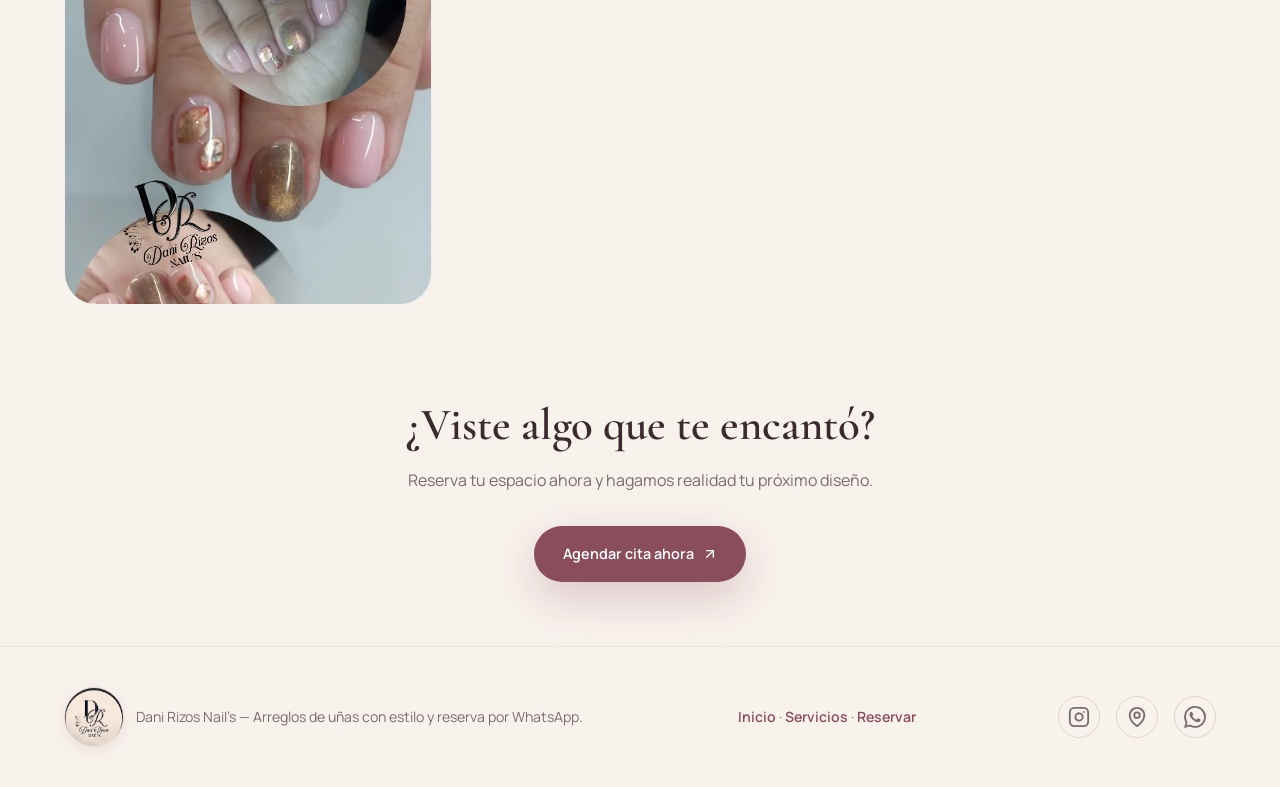
==== commit 91f13ae6: "add bakend en supabase" ====
--- a/galeria.html
+++ b/galeria.html
@@ -161,6 +161,7 @@
     </svg>
   </button>
 
-  <script defer src="script.js?v=1.1"></script>
+  <script defer src="supabase-config.js"></script>
+  <script defer src="script.js?v=1.2"></script>
 </body>
 </html>
--- a/styles.css
+++ b/styles.css
@@ -173,7 +173,7 @@
   position:relative;
   scroll-snap-align: start;
 }
-.carousel-slide img{width:100%;height:420px;object-fit:cover;border-radius:var(--radius);display: block;}
+.carousel-slide img{width:100%;height:420px;object-fit:contain;background:#000;border-radius:var(--radius);display: block;}
 .slide-overlay{position:absolute;inset:0;background:linear-gradient(0deg,rgba(43,24,30,.6) 0%,transparent 50%);border-radius:var(--radius);pointer-events: none;}
 .slide-info{position:absolute;bottom:0;left:0;right:0;padding:2rem;color:#fff}
 .slide-info h3{font-family:var(--serif);font-size:1.8rem;margin-bottom:.3rem}
@@ -189,7 +189,7 @@
 .carousel-dot.active{background:var(--accent);transform:scale(1.3)}
 
 @media(min-width:900px){
-  .carousel-slide img{height:520px}
+  .carousel-slide img{height:520px;object-fit:contain;background:#000;}
   .carousel-header{flex-direction:row;align-items:flex-end;justify-content:space-between}
 }
 
@@ -364,7 +364,7 @@
 .gallery-item:hover img{transform:scale(1.05)}
 
 /* Lightbox Modal */
-.lightbox{position:fixed;inset:0;z-index:2000;background:rgba(0,0,0,.95);display:none;place-items:center;padding:2rem;backdrop-filter:blur(15px);-webkit-backdrop-filter:blur(15px);opacity:0;transition:opacity .3s ease}
+.lightbox{position:fixed;inset:0;z-index:10000;background:rgba(0,0,0,.95);display:none;place-items:center;padding:2rem;backdrop-filter:blur(15px);-webkit-backdrop-filter:blur(15px);opacity:0;transition:opacity .3s ease}
 .lightbox.open{display:grid;opacity:1}
 .lightbox-content{width:100%;height:100%;display:flex;align-items:center;justify-content:center;position:relative}
 .lightbox-content img{max-width:min(1000px,95vw);max-height:85vh;width:auto;height:auto;object-fit:contain;border-radius:.75rem;box-shadow:0 25px 70px rgba(0,0,0,.6);transform:scale(.9);transition:transform .4s cubic-bezier(.4,0,.2,1)}
